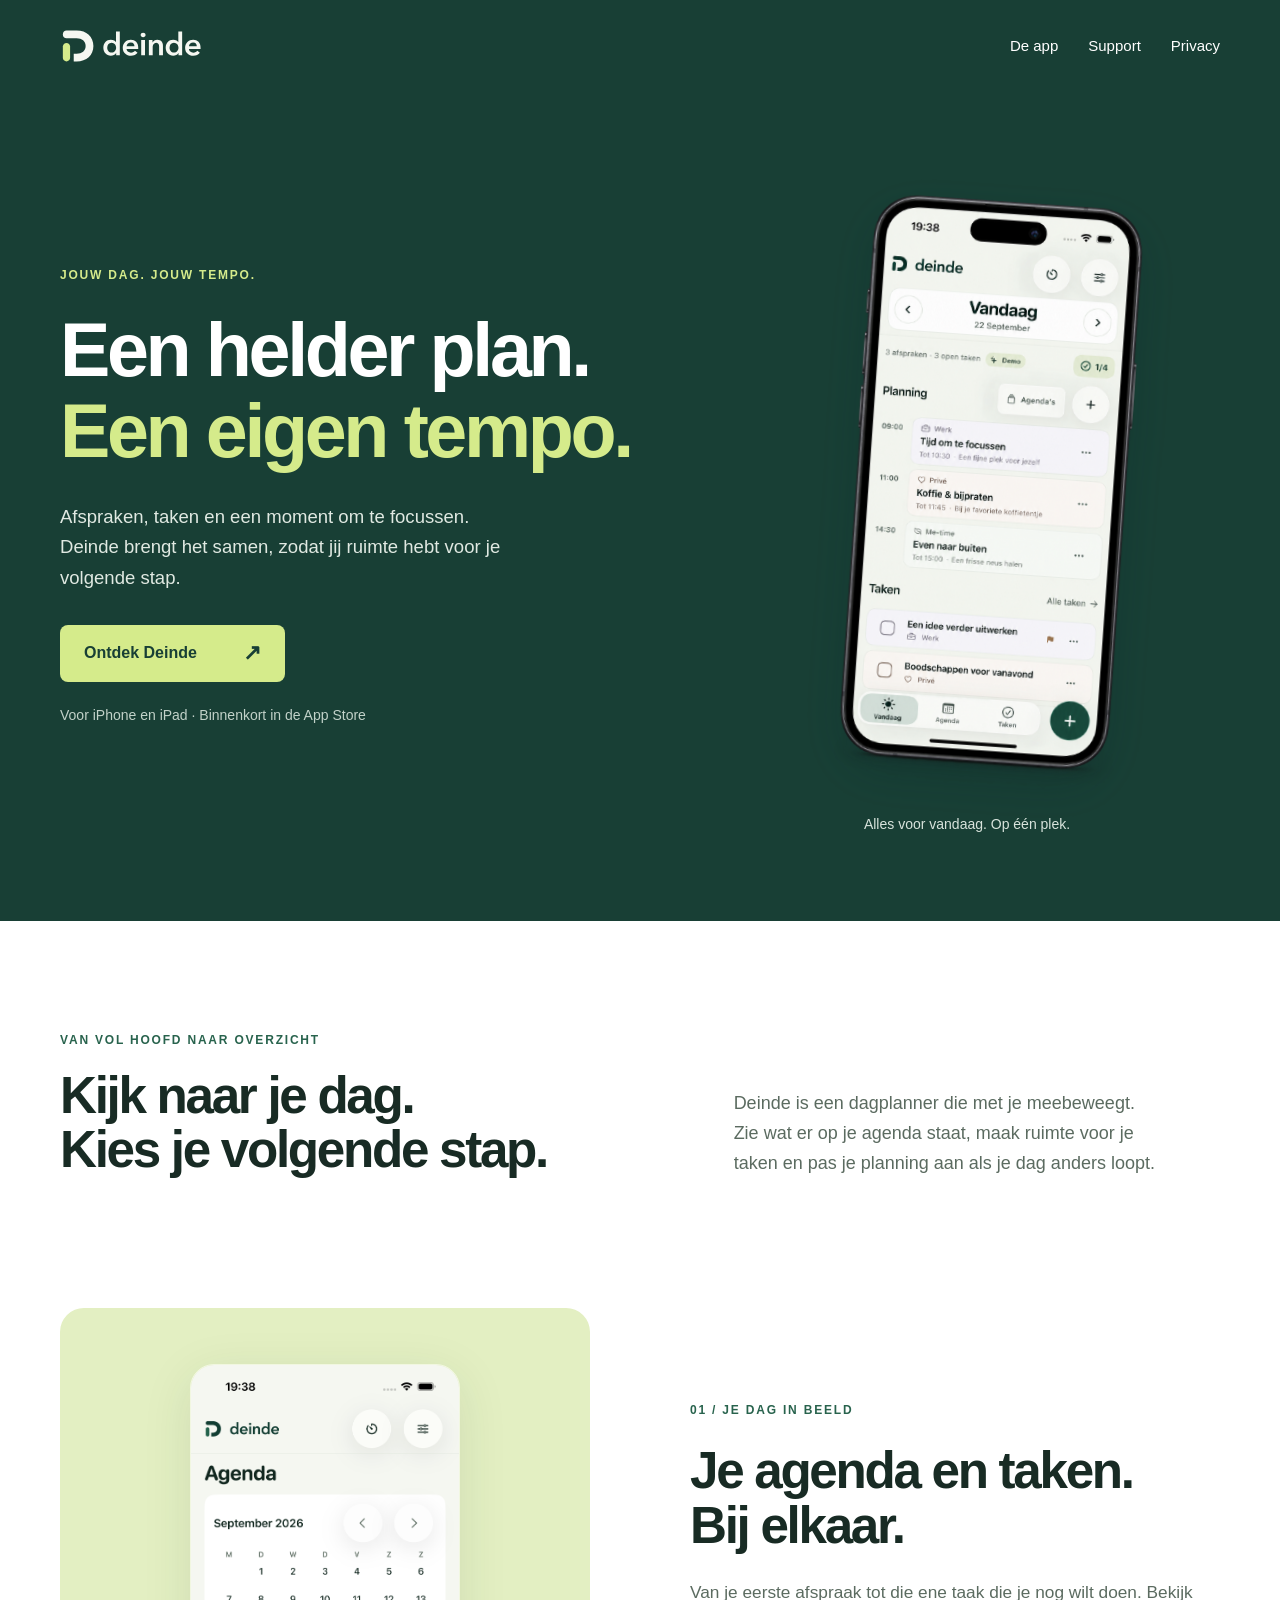
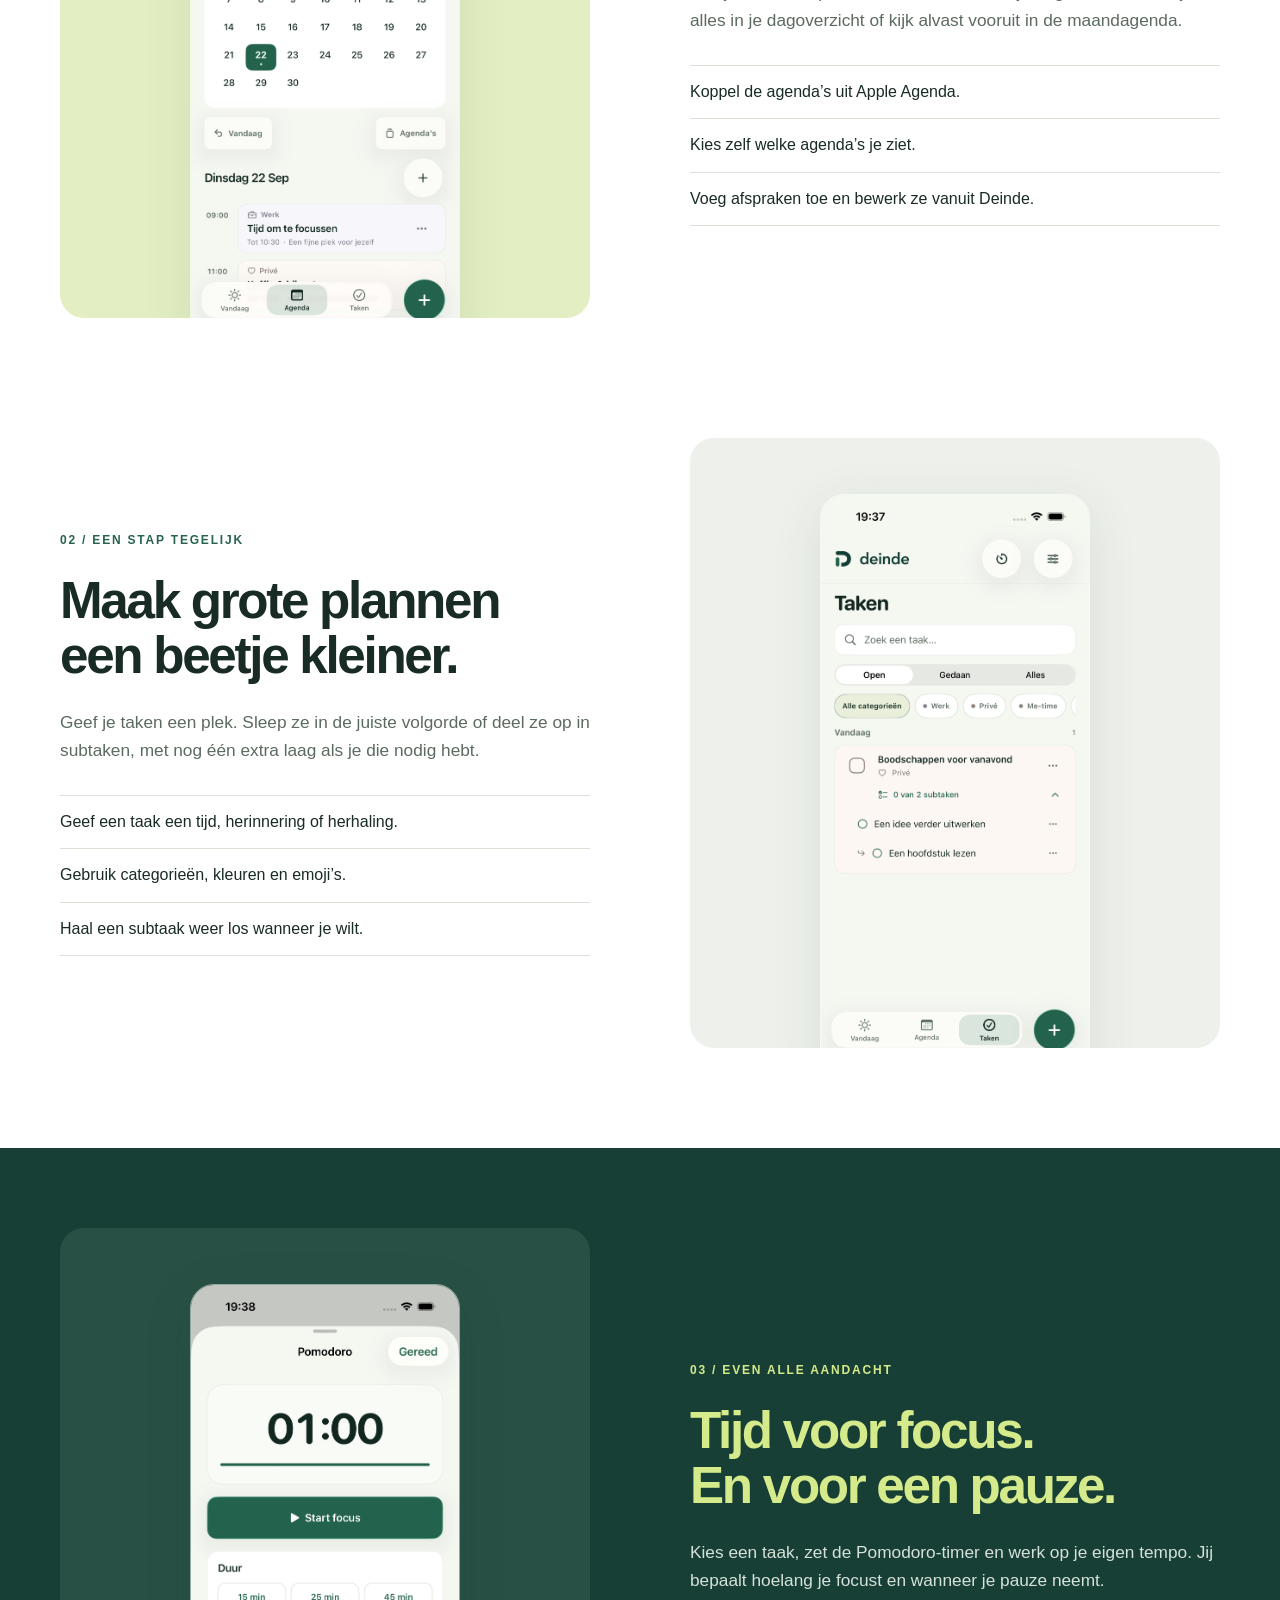
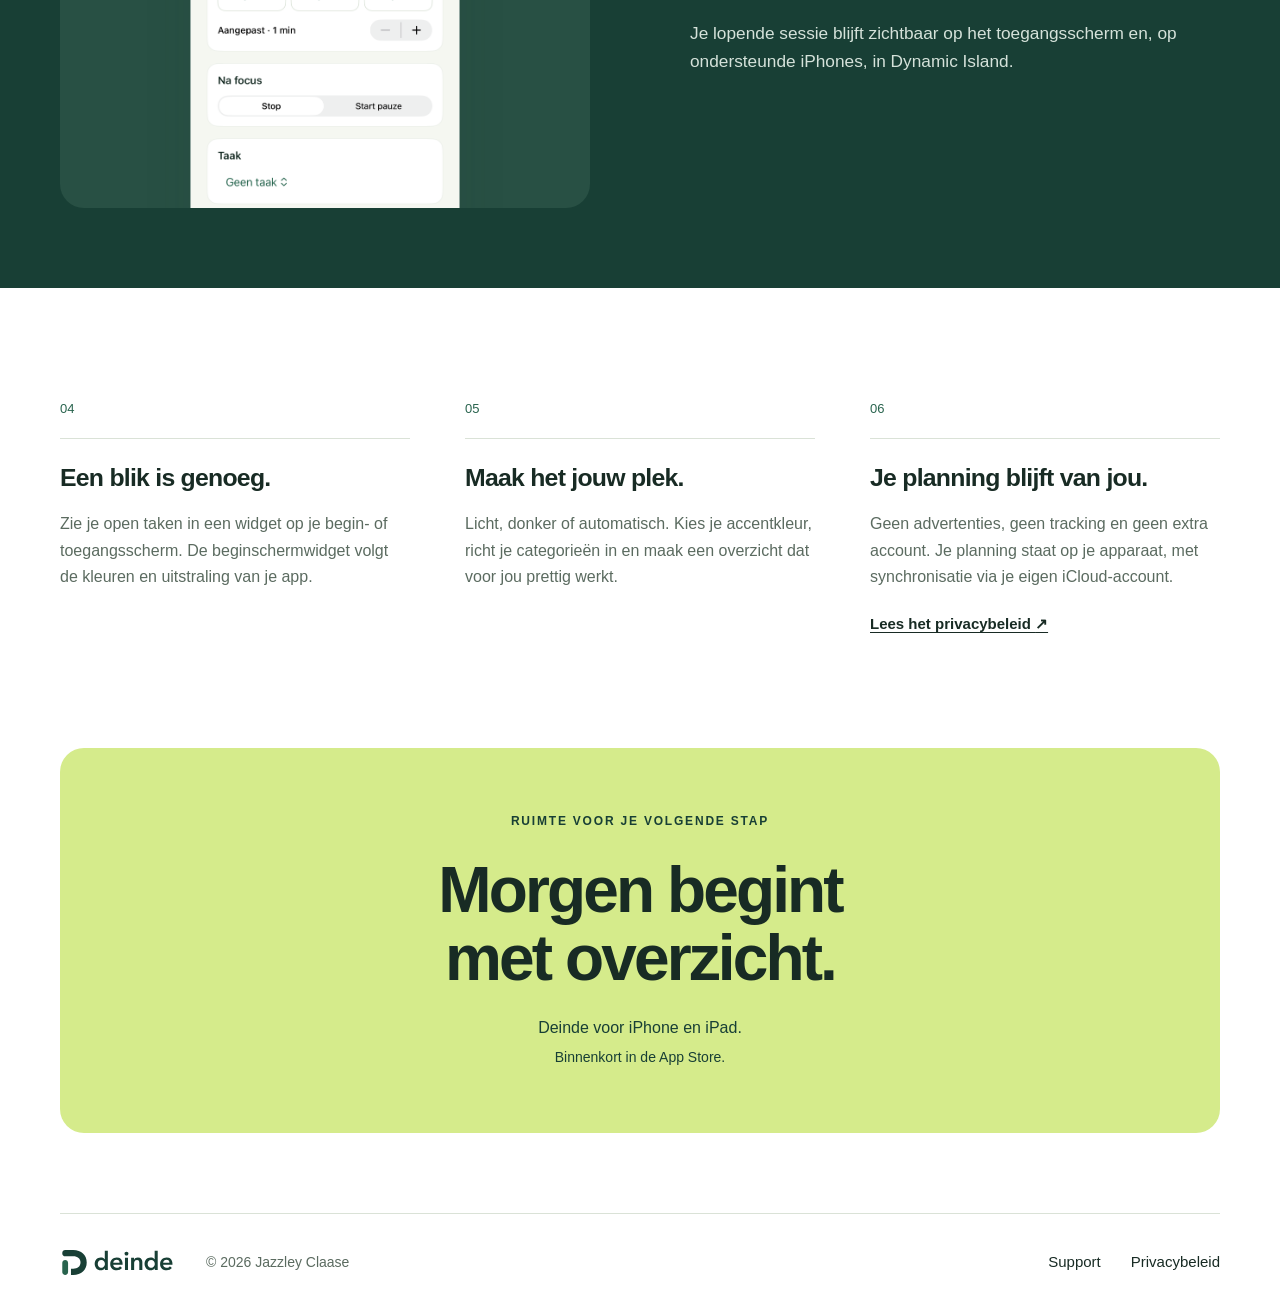
==== index.html @ 810a27ab "Publish Deinde website with app previews, privacy and support" ====
<!doctype html>
<html lang="nl">
<head>
  <meta charset="utf-8">
  <meta name="viewport" content="width=device-width, initial-scale=1">
  <meta name="theme-color" content="#183f35">
  <title>Deinde — ruimte voor je volgende stap</title>
  <meta name="description" content="Deinde brengt je agenda, taken en focus samen in één rustige dagplanner voor iPhone en iPad. Ontdek de app.">
  <link rel="icon" href="assets/favicon.png" type="image/png">
  <link rel="apple-touch-icon" href="assets/apple-touch-icon.png">
  <link rel="stylesheet" href="styles.css">
</head>
<body>
  <a class="skip-link" href="#inhoud">Naar de inhoud</a>
  <div class="hero-surface">
    <header class="site-header wrap">
      <a class="brand" href="./" aria-label="Deinde, startpagina"><img src="assets/logo-white.svg" alt="Deinde" width="150" height="48"></a>
      <nav aria-label="Hoofdnavigatie"><a href="#ontdek">De app</a><a href="support/">Support</a><a href="privacy/">Privacy</a></nav>
    </header>
  </div>
    <main id="inhoud">
  <div class="hero-surface">
      <section class="hero wrap" aria-labelledby="hero-title">
        <div class="hero-copy">
          <p class="eyebrow light">JOUW DAG. JOUW TEMPO.</p>
          <h1 id="hero-title">Een helder plan.<br><span>Een eigen tempo.</span></h1>
          <p class="hero-description">Afspraken, taken en een moment om te focussen. Deinde brengt het samen, zodat jij ruimte hebt voor je volgende stap.</p>
          <a class="button button-leaf" href="#ontdek">Ontdek Deinde <span aria-hidden="true">↗</span></a>
          <p class="availability">Voor iPhone en iPad · Binnenkort in de App Store</p>
        </div>
        <figure class="hero-screen">
          <img src="assets/iphone-vandaag.png" width="853" height="1844" alt="Het Vandaag-overzicht in Deinde, met afspraken op tijd en een lijst met taken." fetchpriority="high">
          <figcaption>Alles voor vandaag. Op één plek.</figcaption>
        </figure>
      </section>
  </div>
      <section id="ontdek" class="intro wrap section" aria-labelledby="intro-title">
        <p class="eyebrow">VAN VOL HOOFD NAAR OVERZICHT</p>
        <h2 id="intro-title">Kijk naar je dag.<br>Kies je volgende stap.</h2>
        <p>Deinde is een dagplanner die met je meebeweegt. Zie wat er op je agenda staat, maak ruimte voor je taken en pas je planning aan als je dag anders loopt.</p>
      </section>
      <section class="feature wrap" aria-labelledby="agenda-title">
        <div class="screen-panel panel-leaf"><img src="assets/agenda.png" alt="De maandagenda in Deinde met geselecteerde dag en bijbehorende afspraken." width="1242" height="2688" loading="lazy"></div>
        <div class="feature-copy"><p class="eyebrow">01 / JE DAG IN BEELD</p><h2 id="agenda-title">Je agenda en taken.<br>Bij elkaar.</h2><p>Van je eerste afspraak tot die ene taak die je nog wilt doen. Bekijk alles in je dagoverzicht of kijk alvast vooruit in de maandagenda.</p><ul class="detail-list"><li>Koppel de agenda’s uit Apple Agenda.</li><li>Kies zelf welke agenda’s je ziet.</li><li>Voeg afspraken toe en bewerk ze vanuit Deinde.</li></ul></div>
      </section>
      <section class="feature feature-reverse wrap" aria-labelledby="taken-title">
        <div class="screen-panel panel-mist"><img src="assets/subtaken.png" alt="Een takenlijst in Deinde waarin een taak is verdeeld in subtaken en een tweede laag met stappen." width="1242" height="2688" loading="lazy"></div>
        <div class="feature-copy"><p class="eyebrow">02 / EEN STAP TEGELIJK</p><h2 id="taken-title">Maak grote plannen<br>een beetje kleiner.</h2><p>Geef je taken een plek. Sleep ze in de juiste volgorde of deel ze op in subtaken, met nog één extra laag als je die nodig hebt.</p><ul class="detail-list"><li>Geef een taak een tijd, herinnering of herhaling.</li><li>Gebruik categorieën, kleuren en emoji’s.</li><li>Haal een subtaak weer los wanneer je wilt.</li></ul></div>
      </section>
      <section class="focus-section" aria-labelledby="focus-title">
        <div class="feature wrap"><div class="screen-panel panel-focus"><img src="assets/focus.png" alt="De Pomodoro-timer in Deinde, met instellingen voor een focusperiode en een pauze." width="1242" height="2688" loading="lazy"></div><div class="feature-copy"><p class="eyebrow light">03 / EVEN ALLE AANDACHT</p><h2 id="focus-title">Tijd voor focus.<br>En voor een pauze.</h2><p>Kies een taak, zet de Pomodoro-timer en werk op je eigen tempo. Jij bepaalt hoelang je focust en wanneer je pauze neemt.</p><p>Je lopende sessie blijft zichtbaar op het toegangsscherm en, op ondersteunde iPhones, in Dynamic Island.</p></div></div>
      </section>
      <section class="details-grid wrap section" aria-label="Meer over Deinde">
        <article><span class="feature-number" aria-hidden="true">04</span><h3>Een blik is genoeg.</h3><p>Zie je open taken in een widget op je begin- of toegangsscherm. De beginschermwidget volgt de kleuren en uitstraling van je app.</p></article>
        <article><span class="feature-number" aria-hidden="true">05</span><h3>Maak het jouw plek.</h3><p>Licht, donker of automatisch. Kies je accentkleur, richt je categorieën in en maak een overzicht dat voor jou prettig werkt.</p></article>
        <article><span class="feature-number" aria-hidden="true">06</span><h3>Je planning blijft van jou.</h3><p>Geen advertenties, geen tracking en geen extra account. Je planning staat op je apparaat, met synchronisatie via je eigen iCloud-account.</p><a class="text-link" href="privacy/">Lees het privacybeleid <span aria-hidden="true">↗</span></a></article>
      </section>
      <section class="closing wrap" aria-labelledby="closing-title"><p class="eyebrow">RUIMTE VOOR JE VOLGENDE STAP</p><h2 id="closing-title">Morgen begint<br>met overzicht.</h2><p>Deinde voor iPhone en iPad.</p><p class="release-note">Binnenkort in de App Store.</p></section>
    </main>
    <footer class="site-footer wrap"><a class="brand" href="./" aria-label="Deinde, startpagina"><img src="assets/logo-forest.svg" alt="Deinde" width="132" height="42"></a><p>© 2026 Jazzley Claase</p><nav aria-label="Voettekst"><a href="support/">Support</a><a href="privacy/">Privacybeleid</a></nav></footer>
</body>
</html>
---- styles.css ----
:root{--forest:#183f35;--green:#28634d;--leaf:#d5eb8b;--mist:#f5f7f1;--ink:#182b24;--muted:#5b6b60;--line:#dae2d7;--font:"Avenir Next",Avenir,-apple-system,BlinkMacSystemFont,"Segoe UI",sans-serif;color-scheme:light}
*{box-sizing:border-box}html{scroll-behavior:smooth;scroll-padding-top:2rem}body{margin:0;background:#fff;color:var(--ink);font-family:var(--font);font-size:1rem;line-height:1.65;-webkit-font-smoothing:antialiased}img{display:block;max-width:100%;height:auto}a{color:inherit;text-underline-offset:.23em}a:focus-visible,summary:focus-visible{outline:3px solid #759524;outline-offset:6px;border-radius:3px}p,h1,h2,h3,figure{margin:0}p+p{margin-top:1.1rem}h1,h2,h3{font-weight:600;line-height:1.07;letter-spacing:-.045em}h1{font-size:clamp(3.1rem,5.9vw,5.75rem)}h2{font-size:clamp(2.3rem,4vw,4rem)}h3{font-size:1.55rem;letter-spacing:-.03em}.wrap{width:min(1160px,calc(100% - 96px));margin-inline:auto}.skip-link{position:absolute;top:-120px;left:16px;z-index:20;padding:.8rem 1rem;background:white;color:var(--forest)}.skip-link:focus{top:12px}.hero-surface{background:var(--forest);color:#fff;overflow:hidden}.site-header{display:flex;align-items:center;justify-content:space-between;padding-block:28px;gap:24px}.brand{flex-shrink:0;display:block}.brand img{width:145px;height:auto}.site-header nav,.site-footer nav{display:flex;gap:30px;align-items:center}.site-header nav a,.site-footer nav a{font-size:.9375rem;font-weight:500;text-decoration:none}.site-header nav a:hover,.site-footer nav a:hover{text-decoration:underline}.hero{display:grid;grid-template-columns:1.4fr 1fr;gap:55px;align-items:center;padding-block:64px 84px;min-height:740px}.eyebrow{font-size:.75rem;font-weight:600;letter-spacing:.15em;color:var(--green);margin-bottom:24px}.eyebrow.light{color:var(--leaf)}.hero h1 span{color:var(--leaf)}.hero-description{max-width:460px;font-size:1.16rem;line-height:1.65;color:#e0e9e2;margin-top:30px}.button{display:inline-flex;align-items:center;gap:46px;text-decoration:none;font-weight:600;padding:15px 24px;border-radius:8px;min-height:52px}.button-leaf{background:var(--leaf);color:var(--forest);margin-top:32px;transition:background .2s,transform .2s}.button-leaf:hover{background:#e5f6b2;transform:translateY(-2px)}.button span{font-size:1.4rem;line-height:1}.availability{font-size:.875rem;color:#c2d2c9;margin-top:22px}.hero-screen{justify-self:center;position:relative;width:min(100%,294px);transform:rotate(4deg);margin-block:0}.hero-screen img{border-radius:0;box-shadow:none;border:0;filter:drop-shadow(0 16px 22px #001e2530)}.hero-screen figcaption{color:#d8e3dc;font-size:.875rem;text-align:center;margin-top:22px;transform:rotate(-4deg)}.section{padding-block:110px}.intro{display:grid;grid-template-columns:1.2fr 1fr;column-gap:90px;row-gap:18px;align-items:end}.intro .eyebrow{grid-column:1/-1;margin-bottom:0}.intro p:last-child{font-size:1.125rem;color:var(--muted);max-width:430px;margin-top:0}.feature{display:grid;grid-template-columns:1fr 1fr;gap:100px;align-items:center;padding-block:20px 100px}.screen-panel{height:610px;border-radius:24px;overflow:hidden;display:flex;align-items:flex-start;justify-content:center;padding-top:56px}.screen-panel img{width:270px;border-radius:24px 24px 0 0;box-shadow:0 12px 50px #193d351a;border:1px solid #ffffff80}.panel-leaf{background:#e3efc2}.panel-mist{background:#eef1eb}.feature-copy p:not(.eyebrow){margin-top:24px;color:var(--muted);font-size:1.08rem}.detail-list{list-style:none;padding:0;margin:30px 0 0;font-size:1rem}.detail-list li{border-top:1px solid var(--line);padding-block:13px}.detail-list li:last-child{border-bottom:1px solid var(--line)}.feature-reverse .screen-panel{grid-column:2;grid-row:1}.feature-reverse .feature-copy{grid-column:1;grid-row:1}.focus-section{background:var(--forest);color:white}.focus-section .feature{padding-block:80px;grid-template-columns:1fr 1fr}.focus-section h2{color:var(--leaf)}.focus-section .feature-copy p:not(.eyebrow){color:#d5e2da}.panel-focus{background:#285044;height:580px}.details-grid{display:grid;grid-template-columns:repeat(3,1fr);gap:55px}.feature-number{font-size:.8125rem;color:var(--green);border-bottom:1px solid var(--line);display:block;padding-bottom:18px;margin-bottom:26px}.details-grid h3{margin-bottom:20px}.details-grid p{color:var(--muted)}.text-link{display:inline-block;margin-top:22px;font-size:.9375rem;font-weight:600}.closing{background:var(--leaf);border-radius:24px;padding:64px;text-align:center;margin-bottom:80px}.closing h2{font-size:clamp(2.7rem,5vw,4.7rem);margin-bottom:22px}.closing .eyebrow{color:var(--forest)}.closing p{color:var(--forest)}.closing .release-note{margin-top:5px;font-size:.875rem}.site-footer{display:flex;align-items:center;gap:30px;border-top:1px solid var(--line);padding-block:34px}.site-footer p{font-size:.875rem;color:var(--muted);margin-right:auto}.site-footer .brand img{width:116px}.page-header{border-bottom:1px solid var(--line)}.page-header nav a{color:var(--forest)}.document{max-width:760px;padding-block:78px 100px}.document h1{font-size:clamp(2.7rem,6vw,4.5rem);margin-bottom:24px}.document .lede{font-size:1.2rem;color:var(--muted)}.document .updated{font-size:.875rem;color:var(--muted);margin:16px 0 42px}.document h2{font-size:1.6rem;line-height:1.3;letter-spacing:-.02em;margin:46px 0 16px}.document p{line-height:1.8}.document ul{padding-left:24px}.document a{color:var(--green);overflow-wrap:anywhere}.document .back-link{display:inline-block;margin-bottom:36px;font-size:.9375rem}.document .policy-summary{background:var(--mist);border-left:3px solid var(--green);padding:24px 28px;margin:32px 0}.document .policy-summary p{margin:0}.faq{margin-top:44px}.faq details{border-top:1px solid var(--line);padding-block:22px}.faq details:last-child{border-bottom:1px solid var(--line)}.faq summary{font-size:1.075rem;font-weight:600;cursor:pointer;padding-right:8px}.faq details p{margin-top:16px;color:var(--muted)}
@media(min-width:1500px){.hero{gap:90px}.hero-screen{width:314px}}
@media(max-width:1000px){.wrap{width:calc(100% - 64px)}.hero{gap:30px;grid-template-columns:1.2fr 1fr;min-height:680px;padding-block:45px 65px}.hero-screen{width:250px}.hero h1{font-size:clamp(2.8rem,5.8vw,4.5rem)}.feature{gap:55px}.screen-panel{height:550px;padding-top:45px}.screen-panel img{width:240px}.intro{column-gap:55px}.details-grid{gap:32px}.site-footer{gap:22px}}
@media(max-width:720px){.wrap{width:calc(100% - 40px)}.site-header{padding-block:22px;gap:18px}.brand img{width:118px}.site-header nav{gap:18px}.site-header nav a{font-size:.875rem}.hero{grid-template-columns:1fr;text-align:left;padding-block:42px 46px;gap:58px}.hero h1{font-size:clamp(2.9rem,8.9vw,4.2rem)}.hero-description{max-width:490px;font-size:1.0625rem;margin-top:24px}.eyebrow{font-size:.75rem;margin-bottom:21px}.hero-screen{width:252px;transform:rotate(3deg)}.hero-screen figcaption{transform:rotate(-3deg);margin-top:20px}.availability{font-size:.8125rem}.button{margin-top:27px}.section{padding-block:70px}.intro{grid-template-columns:1fr;gap:20px}.intro p:last-child{margin-top:2px}.feature,.focus-section .feature{grid-template-columns:1fr;gap:34px;padding-bottom:65px}.feature-copy{grid-column:1!important;grid-row:1!important}.screen-panel,.feature-reverse .screen-panel{grid-column:1;grid-row:2;height:495px;padding-top:40px}.screen-panel img{width:248px}.feature h2{font-size:2.6rem}.feature-copy p:not(.eyebrow){font-size:1.0625rem;margin-top:19px}.focus-section .feature{padding-block:60px}.details-grid{grid-template-columns:1fr;gap:44px}.feature-number{margin-bottom:21px;padding-bottom:12px}.details-grid h3{margin-bottom:14px}.closing{padding:46px 24px;margin-bottom:50px;border-radius:18px}.closing .eyebrow{font-size:.6875rem;letter-spacing:.12em}.site-footer{flex-wrap:wrap;padding-block:28px;gap:22px}.site-footer p{margin:0;font-size:.8125rem}.site-footer nav{width:100%;gap:24px}.document{padding-block:48px 70px}.document h1{font-size:2.8rem}.document h2{font-size:1.45rem;margin-top:36px}.document .policy-summary{padding:20px}.page-header .brand img{width:112px}}
@media(max-width:360px){.wrap{width:calc(100% - 32px)}.site-header nav{gap:12px}.brand img{width:98px}.hero h1{font-size:2.65rem}.hero-screen{width:225px}.availability{max-width:260px}.feature h2{font-size:2.3rem}}
@media(prefers-reduced-motion:reduce){html{scroll-behavior:auto}*,*::before,*::after{transition:none!important}}
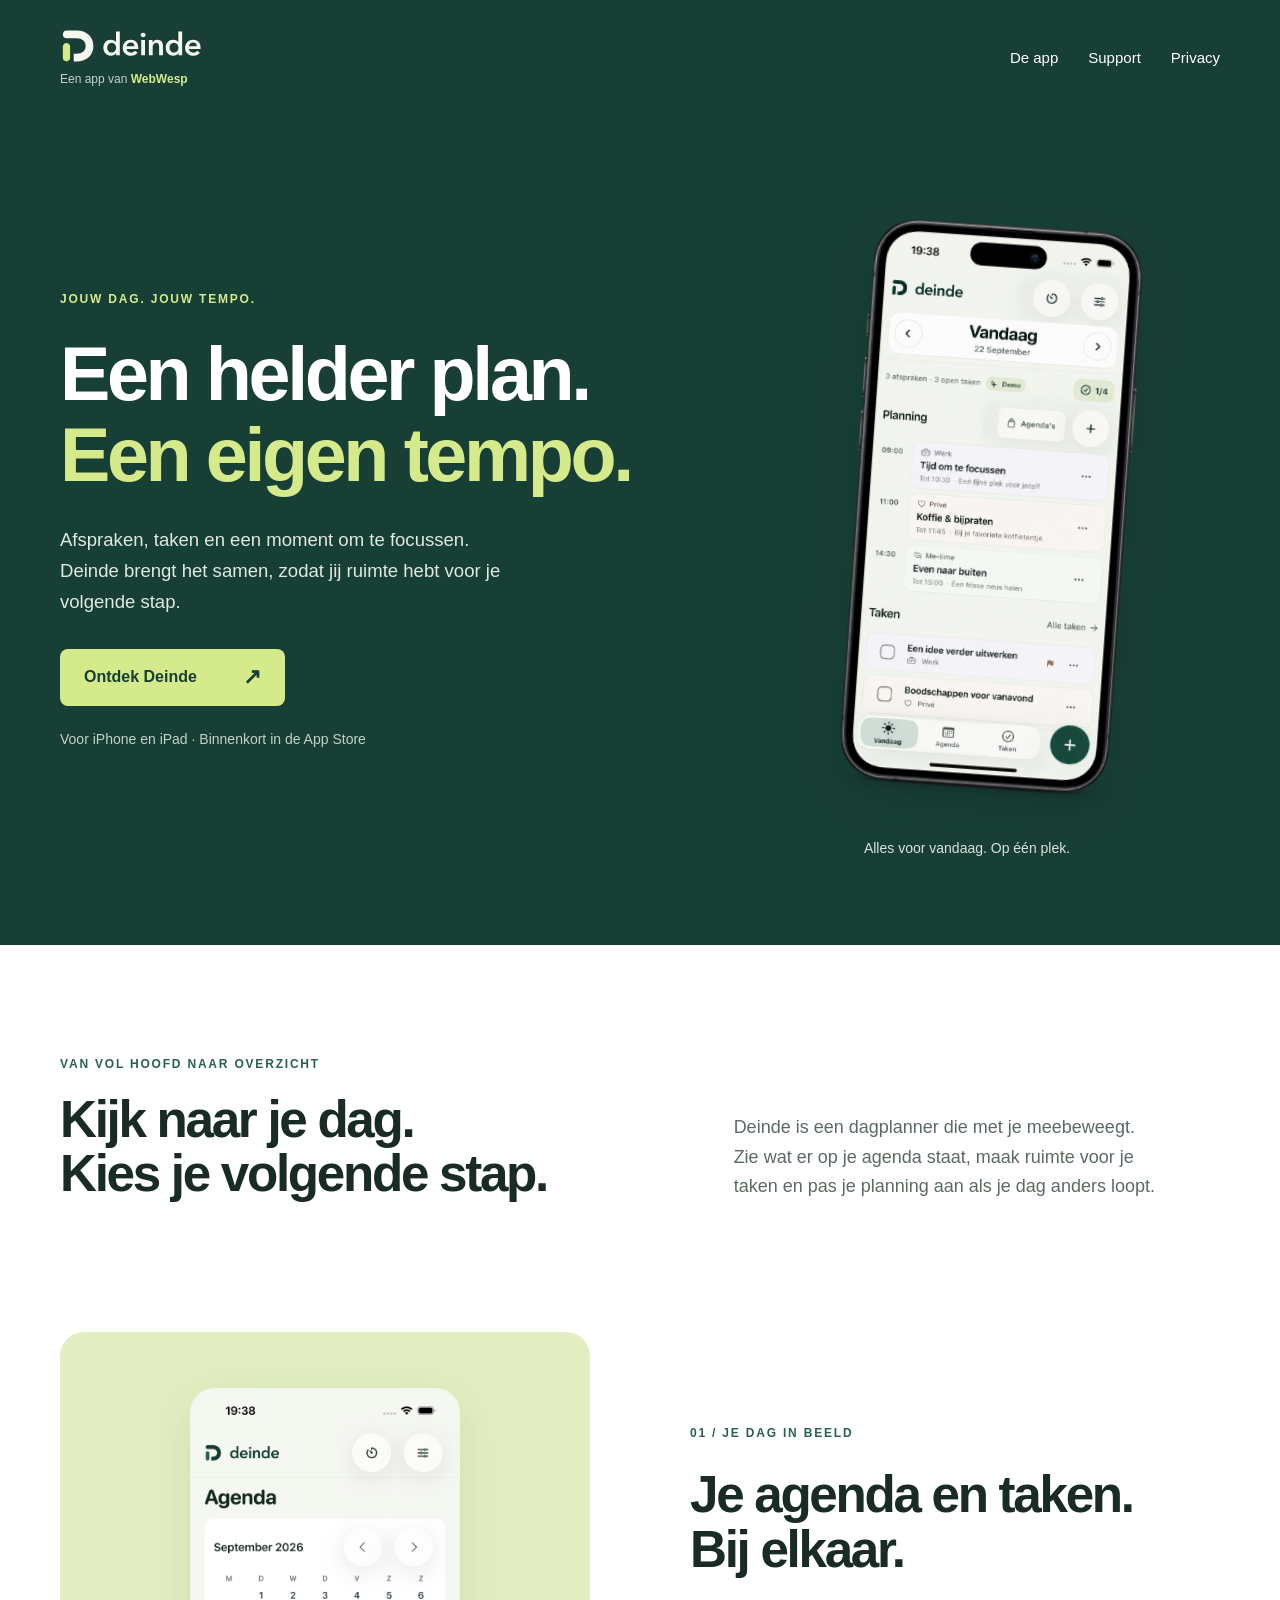
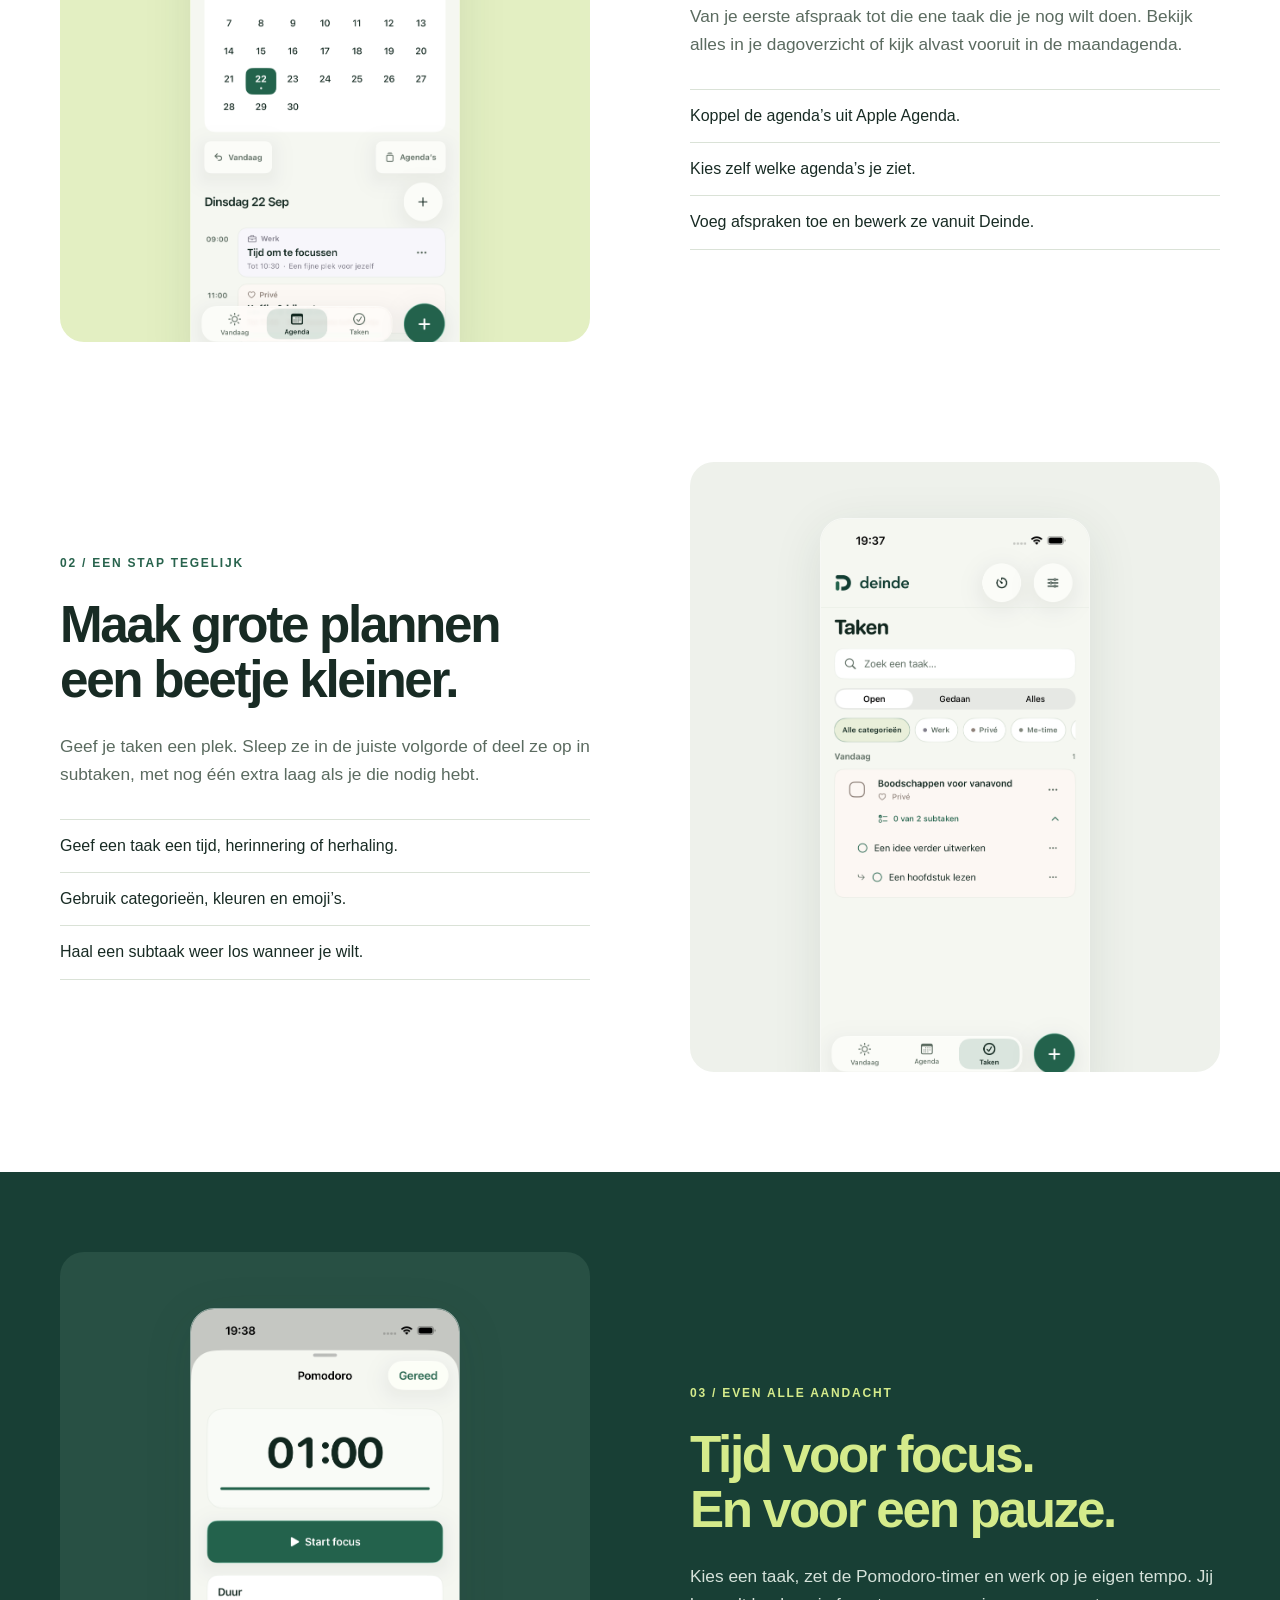
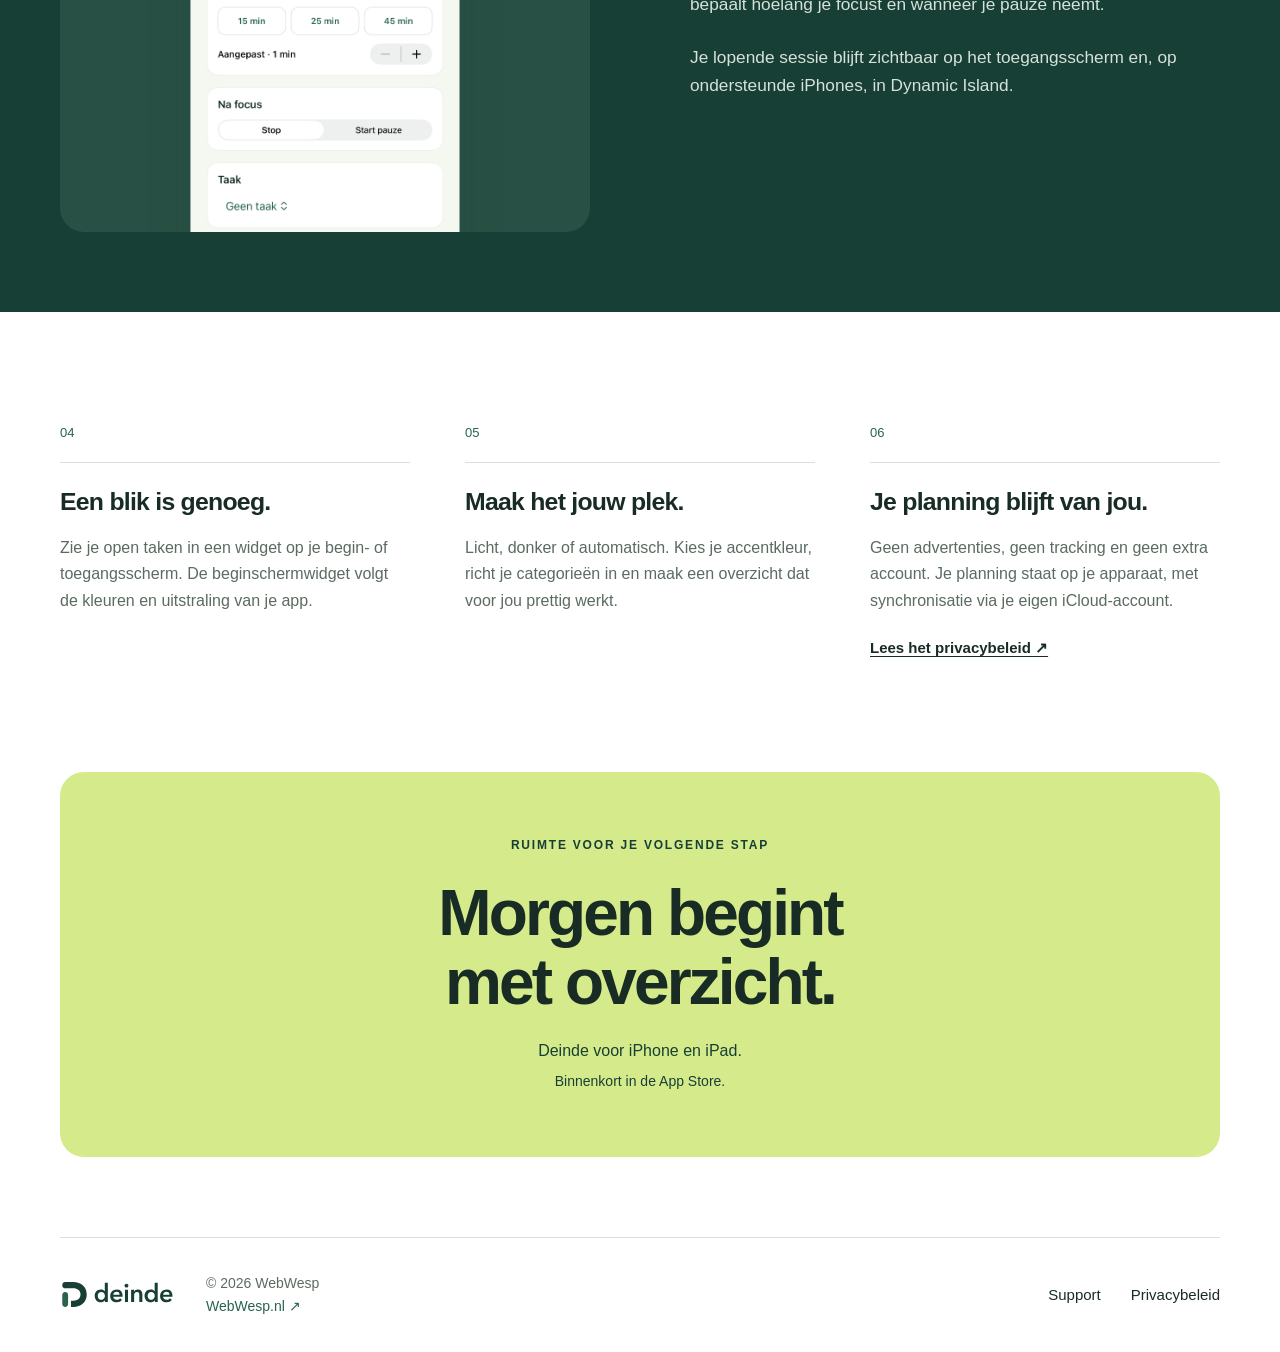
==== commit 7fb1f73f: "Brand Deinde website as an app by WebWesp" ====
--- a/index.html
+++ b/index.html
@@ -4,17 +4,18 @@
   <meta charset="utf-8">
   <meta name="viewport" content="width=device-width, initial-scale=1">
   <meta name="theme-color" content="#183f35">
-  <title>Deinde — ruimte voor je volgende stap</title>
-  <meta name="description" content="Deinde brengt je agenda, taken en focus samen in één rustige dagplanner voor iPhone en iPad. Ontdek de app.">
+  <title>Deinde — een app van WebWesp</title>
+  <meta name="description" content="Deinde van WebWesp brengt je agenda, taken en focus samen in één rustige dagplanner voor iPhone en iPad. Ontdek de app.">
+  <meta name="author" content="WebWesp">
   <link rel="icon" href="assets/favicon.png" type="image/png">
   <link rel="apple-touch-icon" href="assets/apple-touch-icon.png">
-  <link rel="stylesheet" href="styles.css">
+  <link rel="stylesheet" href="styles.css?v=20260926-2">
 </head>
 <body>
   <a class="skip-link" href="#inhoud">Naar de inhoud</a>
   <div class="hero-surface">
     <header class="site-header wrap">
-      <a class="brand" href="./" aria-label="Deinde, startpagina"><img src="assets/logo-white.svg" alt="Deinde" width="150" height="48"></a>
+      <div class="brand-lockup"><a class="brand" href="./" aria-label="Deinde, startpagina"><img src="assets/logo-white.svg" alt="Deinde" width="150" height="48"></a><a class="maker-link" href="https://webwesp.nl/">Een app van <strong>WebWesp</strong></a></div>
       <nav aria-label="Hoofdnavigatie"><a href="#ontdek">De app</a><a href="support/">Support</a><a href="privacy/">Privacy</a></nav>
     </header>
   </div>
@@ -57,6 +58,6 @@
       </section>
       <section class="closing wrap" aria-labelledby="closing-title"><p class="eyebrow">RUIMTE VOOR JE VOLGENDE STAP</p><h2 id="closing-title">Morgen begint<br>met overzicht.</h2><p>Deinde voor iPhone en iPad.</p><p class="release-note">Binnenkort in de App Store.</p></section>
     </main>
-    <footer class="site-footer wrap"><a class="brand" href="./" aria-label="Deinde, startpagina"><img src="assets/logo-forest.svg" alt="Deinde" width="132" height="42"></a><p>© 2026 Jazzley Claase</p><nav aria-label="Voettekst"><a href="support/">Support</a><a href="privacy/">Privacybeleid</a></nav></footer>
+    <footer class="site-footer wrap"><a class="brand" href="./" aria-label="Deinde, startpagina"><img src="assets/logo-forest.svg" alt="Deinde" width="132" height="42"></a><p>© 2026 WebWesp<br><a href="https://webwesp.nl/">WebWesp.nl <span aria-hidden="true">↗</span></a></p><nav aria-label="Voettekst"><a href="support/">Support</a><a href="privacy/">Privacybeleid</a></nav></footer>
 </body>
 </html>
--- a/styles.css
+++ b/styles.css
@@ -3,5 +3,19 @@
 @media(min-width:1500px){.hero{gap:90px}.hero-screen{width:314px}}
 @media(max-width:1000px){.wrap{width:calc(100% - 64px)}.hero{gap:30px;grid-template-columns:1.2fr 1fr;min-height:680px;padding-block:45px 65px}.hero-screen{width:250px}.hero h1{font-size:clamp(2.8rem,5.8vw,4.5rem)}.feature{gap:55px}.screen-panel{height:550px;padding-top:45px}.screen-panel img{width:240px}.intro{column-gap:55px}.details-grid{gap:32px}.site-footer{gap:22px}}
 @media(max-width:720px){.wrap{width:calc(100% - 40px)}.site-header{padding-block:22px;gap:18px}.brand img{width:118px}.site-header nav{gap:18px}.site-header nav a{font-size:.875rem}.hero{grid-template-columns:1fr;text-align:left;padding-block:42px 46px;gap:58px}.hero h1{font-size:clamp(2.9rem,8.9vw,4.2rem)}.hero-description{max-width:490px;font-size:1.0625rem;margin-top:24px}.eyebrow{font-size:.75rem;margin-bottom:21px}.hero-screen{width:252px;transform:rotate(3deg)}.hero-screen figcaption{transform:rotate(-3deg);margin-top:20px}.availability{font-size:.8125rem}.button{margin-top:27px}.section{padding-block:70px}.intro{grid-template-columns:1fr;gap:20px}.intro p:last-child{margin-top:2px}.feature,.focus-section .feature{grid-template-columns:1fr;gap:34px;padding-bottom:65px}.feature-copy{grid-column:1!important;grid-row:1!important}.screen-panel,.feature-reverse .screen-panel{grid-column:1;grid-row:2;height:495px;padding-top:40px}.screen-panel img{width:248px}.feature h2{font-size:2.6rem}.feature-copy p:not(.eyebrow){font-size:1.0625rem;margin-top:19px}.focus-section .feature{padding-block:60px}.details-grid{grid-template-columns:1fr;gap:44px}.feature-number{margin-bottom:21px;padding-bottom:12px}.details-grid h3{margin-bottom:14px}.closing{padding:46px 24px;margin-bottom:50px;border-radius:18px}.closing .eyebrow{font-size:.6875rem;letter-spacing:.12em}.site-footer{flex-wrap:wrap;padding-block:28px;gap:22px}.site-footer p{margin:0;font-size:.8125rem}.site-footer nav{width:100%;gap:24px}.document{padding-block:48px 70px}.document h1{font-size:2.8rem}.document h2{font-size:1.45rem;margin-top:36px}.document .policy-summary{padding:20px}.page-header .brand img{width:112px}}
-@media(max-width:360px){.wrap{width:calc(100% - 32px)}.site-header nav{gap:12px}.brand img{width:98px}.hero h1{font-size:2.65rem}.hero-screen{width:225px}.availability{max-width:260px}.feature h2{font-size:2.3rem}}
+@media(max-width:360px){.wrap{width:calc(100% - 32px)}.site-header{gap:12px}.site-header nav{gap:10px}.site-header nav a{white-space:nowrap}.page-header .brand img,.brand img{width:96px}.hero h1{font-size:2.65rem}.hero-screen{width:225px}.availability{max-width:260px}.feature h2{font-size:2.3rem}}
 @media(prefers-reduced-motion:reduce){html{scroll-behavior:auto}*,*::before,*::after{transition:none!important}}
+
+/* Deinde, an app by WebWesp. */
+.brand-lockup{flex-shrink:0;display:flex;flex-direction:column;align-items:flex-start;gap:7px}
+.maker-link{font-size:.75rem;line-height:1.4;text-decoration:none;color:var(--muted);white-space:nowrap}
+.maker-link strong{font-weight:600;color:var(--forest)}
+.maker-link:hover{text-decoration:underline}
+.hero-surface .maker-link{color:#c2d2c9}
+.hero-surface .maker-link strong{color:var(--leaf)}
+.site-footer p a{color:var(--green);text-decoration:none}
+.site-footer p a:hover{text-decoration:underline}
+.document .support-contact .contact-address{margin-top:12px;font-size:.9375rem}
+.site-header{flex-wrap:wrap}
+.site-header nav{flex-wrap:wrap}
+.site-header nav a{white-space:nowrap}
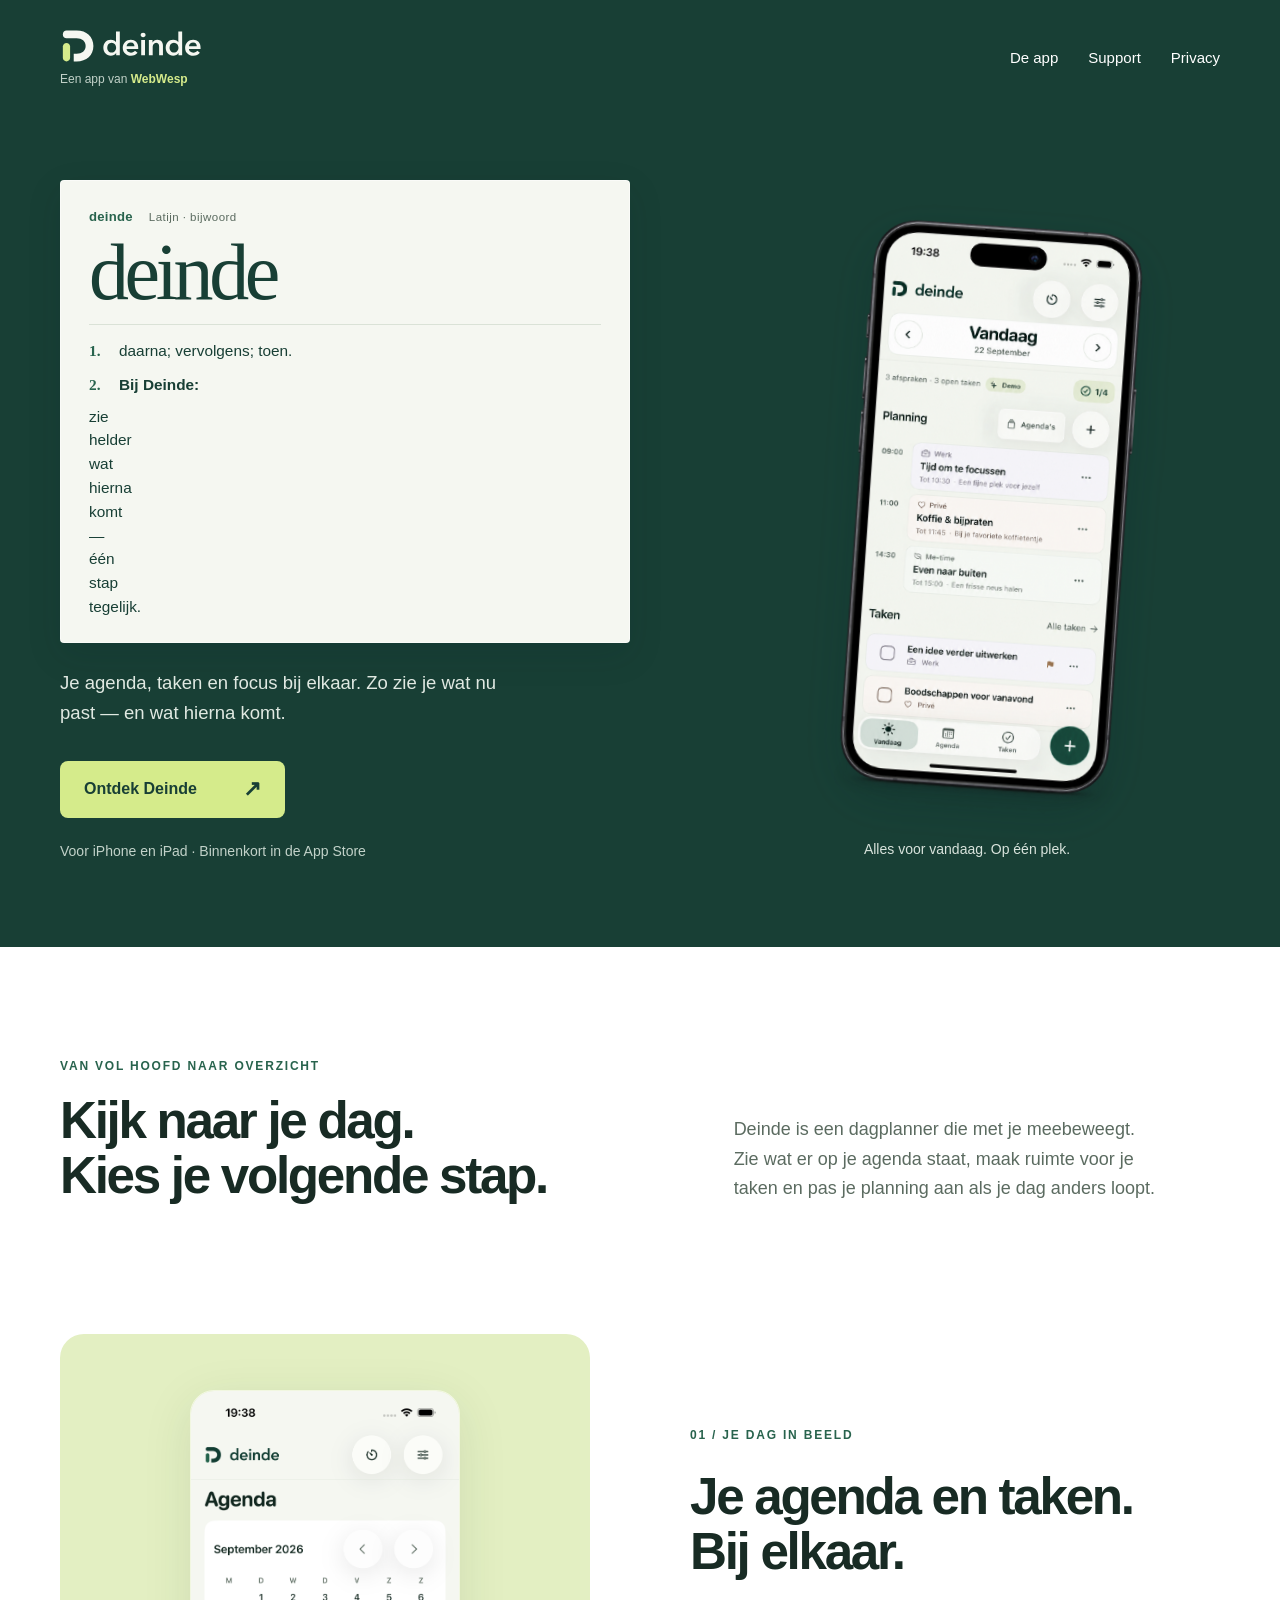
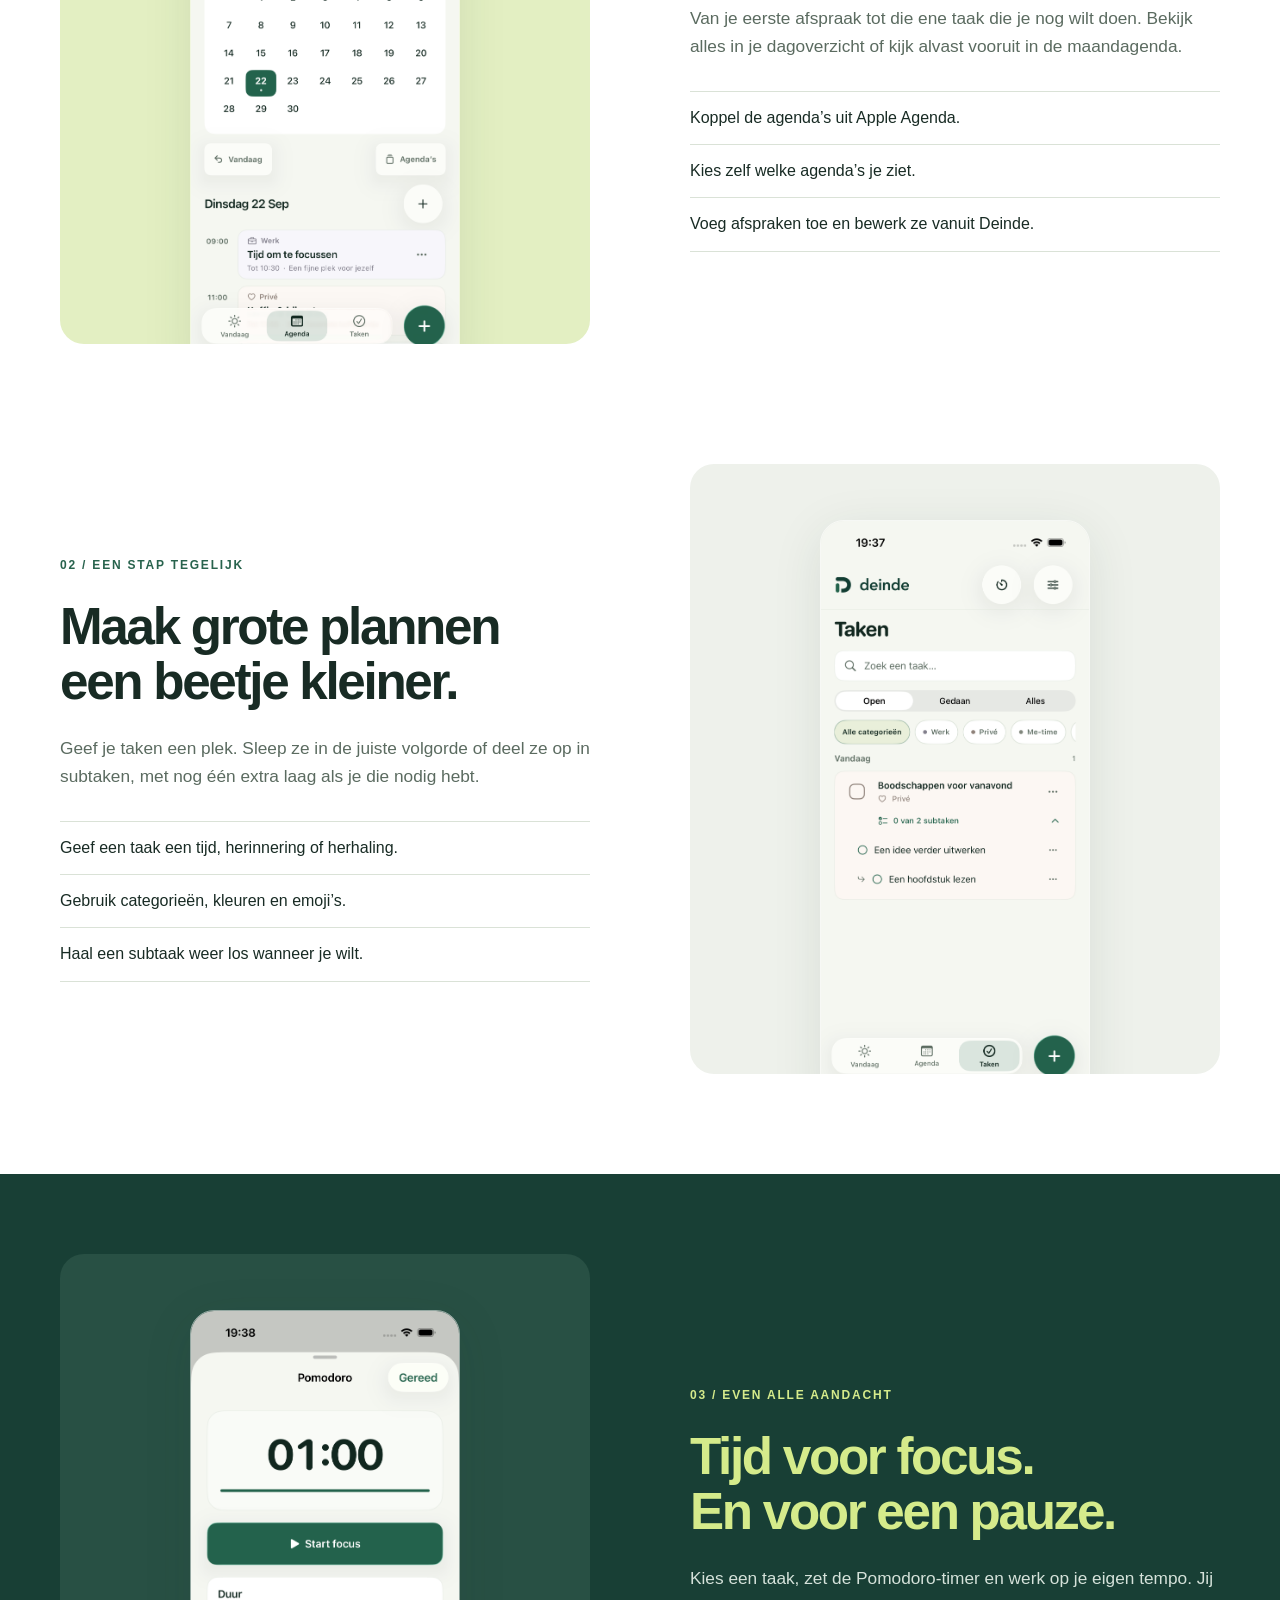
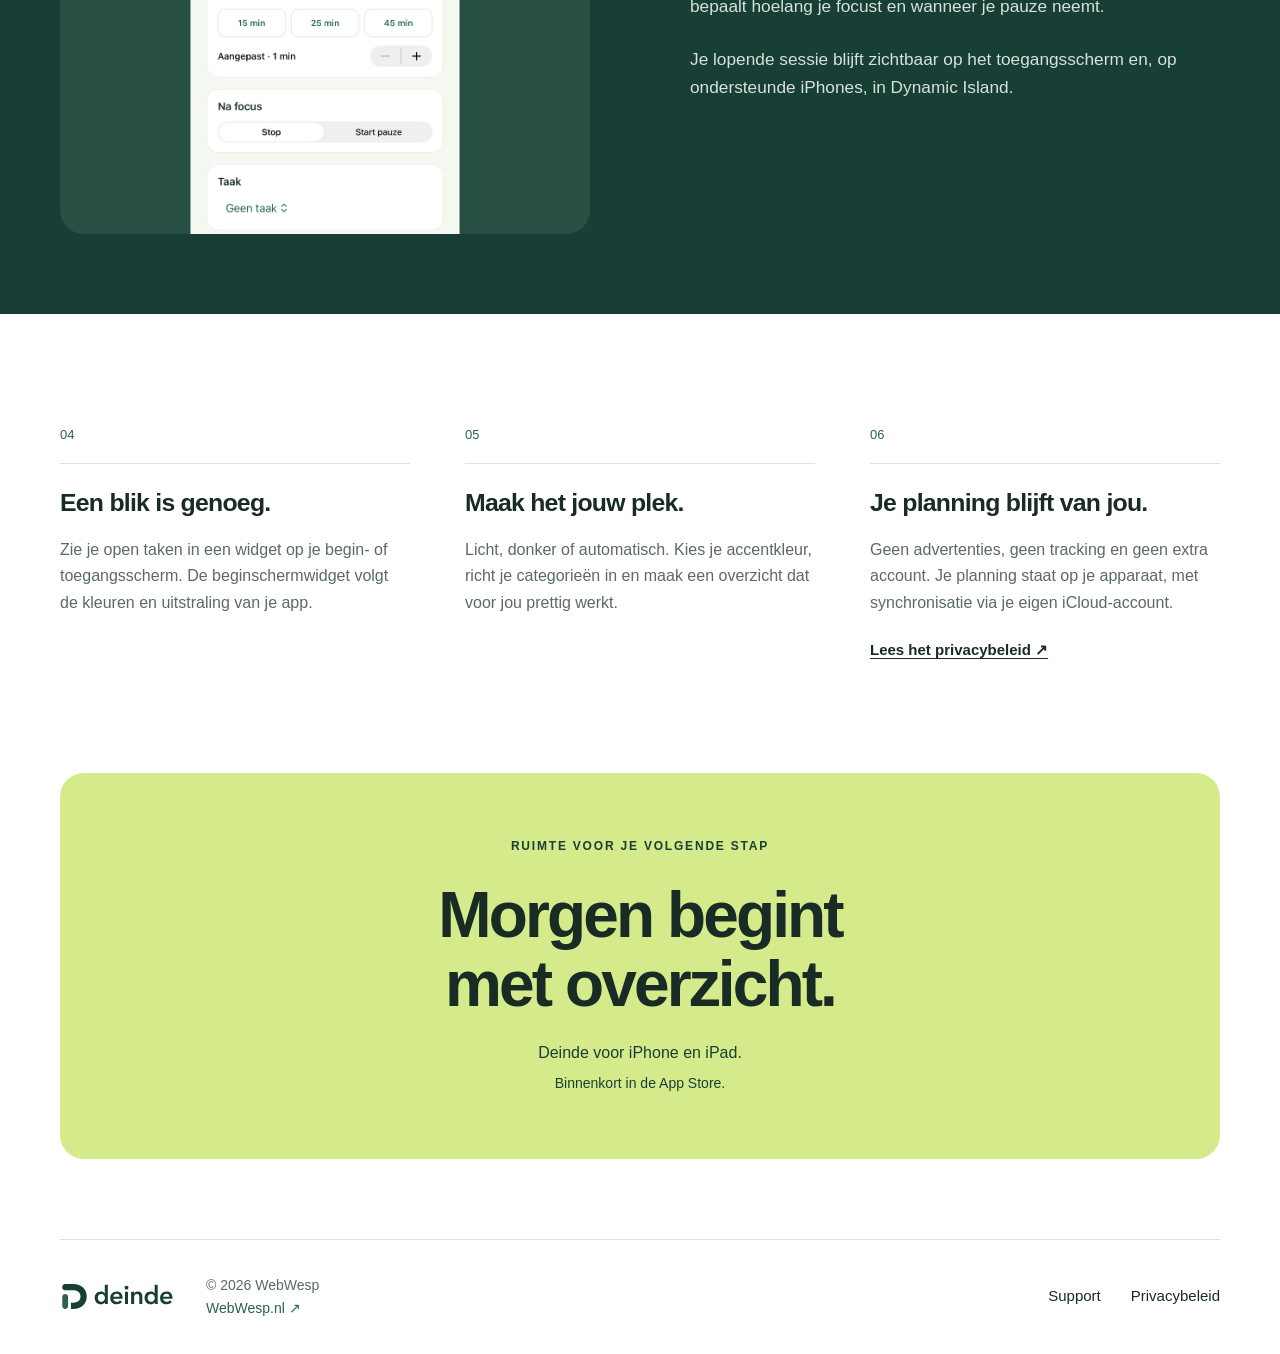
==== commit 87a3ff6a: "Open Deinde site with its Latin meaning" ====
--- a/index.html
+++ b/index.html
@@ -5,8 +5,13 @@
   <meta name="viewport" content="width=device-width, initial-scale=1">
   <meta name="theme-color" content="#183f35">
   <title>Deinde — een app van WebWesp</title>
-  <meta name="description" content="Deinde van WebWesp brengt je agenda, taken en focus samen in één rustige dagplanner voor iPhone en iPad. Ontdek de app.">
+  <meta name="description" content="Deinde brengt je agenda, taken en focus samen. Deinde is Latijn voor daarna, vervolgens, toen: zie helder wat hierna komt.">
   <meta name="author" content="WebWesp">
+  <meta property="og:type" content="website">
+  <meta property="og:title" content="Deinde — een helder plan, op jouw tempo">
+  <meta property="og:description" content="Deinde is Latijn voor daarna, vervolgens, toen. Zie wat hierna komt, met agenda, taken en focus op één plek.">
+  <meta property="og:image" content="https://jazzleyc.github.io/deinde-website/assets/deinde-open-graph.png">
+  <meta property="og:url" content="https://jazzleyc.github.io/deinde-website/">
   <link rel="icon" href="assets/favicon.png" type="image/png">
   <link rel="apple-touch-icon" href="assets/apple-touch-icon.png">
   <link rel="stylesheet" href="styles.css?v=20260926-2">
@@ -23,9 +28,15 @@
   <div class="hero-surface">
       <section class="hero wrap" aria-labelledby="hero-title">
         <div class="hero-copy">
-          <p class="eyebrow light">JOUW DAG. JOUW TEMPO.</p>
-          <h1 id="hero-title">Een helder plan.<br><span>Een eigen tempo.</span></h1>
-          <p class="hero-description">Afspraken, taken en een moment om te focussen. Deinde brengt het samen, zodat jij ruimte hebt voor je volgende stap.</p>
+          <div class="word-entry" aria-label="Woordenboekachtige merkbetekenis van Deinde">
+            <p class="entry-meta">deinde <span>Latijn · bijwoord</span></p>
+            <h1 id="hero-title">deinde</h1>
+            <ol>
+              <li><span class="entry-number">1.</span> daarna; vervolgens; toen.</li>
+              <li><span class="entry-number">2.</span> <strong>Bij Deinde:</strong> zie helder wat hierna komt — één stap tegelijk.</li>
+            </ol>
+          </div>
+          <p class="hero-description">Je agenda, taken en focus bij elkaar. Zo zie je wat nu past — en wat hierna komt.</p>
           <a class="button button-leaf" href="#ontdek">Ontdek Deinde <span aria-hidden="true">↗</span></a>
           <p class="availability">Voor iPhone en iPad · Binnenkort in de App Store</p>
         </div>
--- a/styles.css
+++ b/styles.css
@@ -19,3 +19,16 @@
 .site-header{flex-wrap:wrap}
 .site-header nav{flex-wrap:wrap}
 .site-header nav a{white-space:nowrap}
+
+/* The opening of the brand uses a dictionary entry as its visual signature. */
+.word-entry{max-width:570px;padding:25px 28px 23px;background:var(--mist);color:var(--forest);border:1px solid #ffffff75;border-radius:4px;box-shadow:0 12px 34px #001e2520}
+.word-entry .entry-meta{display:flex;flex-wrap:wrap;align-items:baseline;gap:9px 16px;font-size:.82rem;font-weight:600;letter-spacing:.02em;color:var(--green)}
+.word-entry .entry-meta span{font-size:.72rem;font-weight:500;letter-spacing:.04em;color:var(--muted)}
+.word-entry h1{margin:5px 0 13px;font-family:Georgia,"Iowan Old Style",serif;font-size:clamp(3.7rem,6.6vw,5rem);font-weight:400;line-height:.98;letter-spacing:-.055em;color:var(--forest)}
+.word-entry ol{display:grid;gap:10px;list-style:none;margin:0;padding:14px 0 0;border-top:1px solid var(--line);font-size:.96rem;line-height:1.55}
+.word-entry li{display:grid;grid-template-columns:22px 1fr;gap:8px}
+.entry-number{font-family:Georgia,"Iowan Old Style",serif;font-weight:600;color:var(--green)}
+.word-entry strong{font-weight:700;color:var(--forest)}
+.hero .word-entry+.hero-description{margin-top:25px}
+@media(max-width:720px){.word-entry{padding:20px 21px}.word-entry h1{font-size:4rem}.word-entry ol{font-size:.94rem}}
+@media(max-width:360px){.word-entry{padding:18px}.word-entry h1{font-size:3.55rem}.word-entry .entry-meta{gap:4px 11px}.word-entry ol{font-size:.88rem}}
